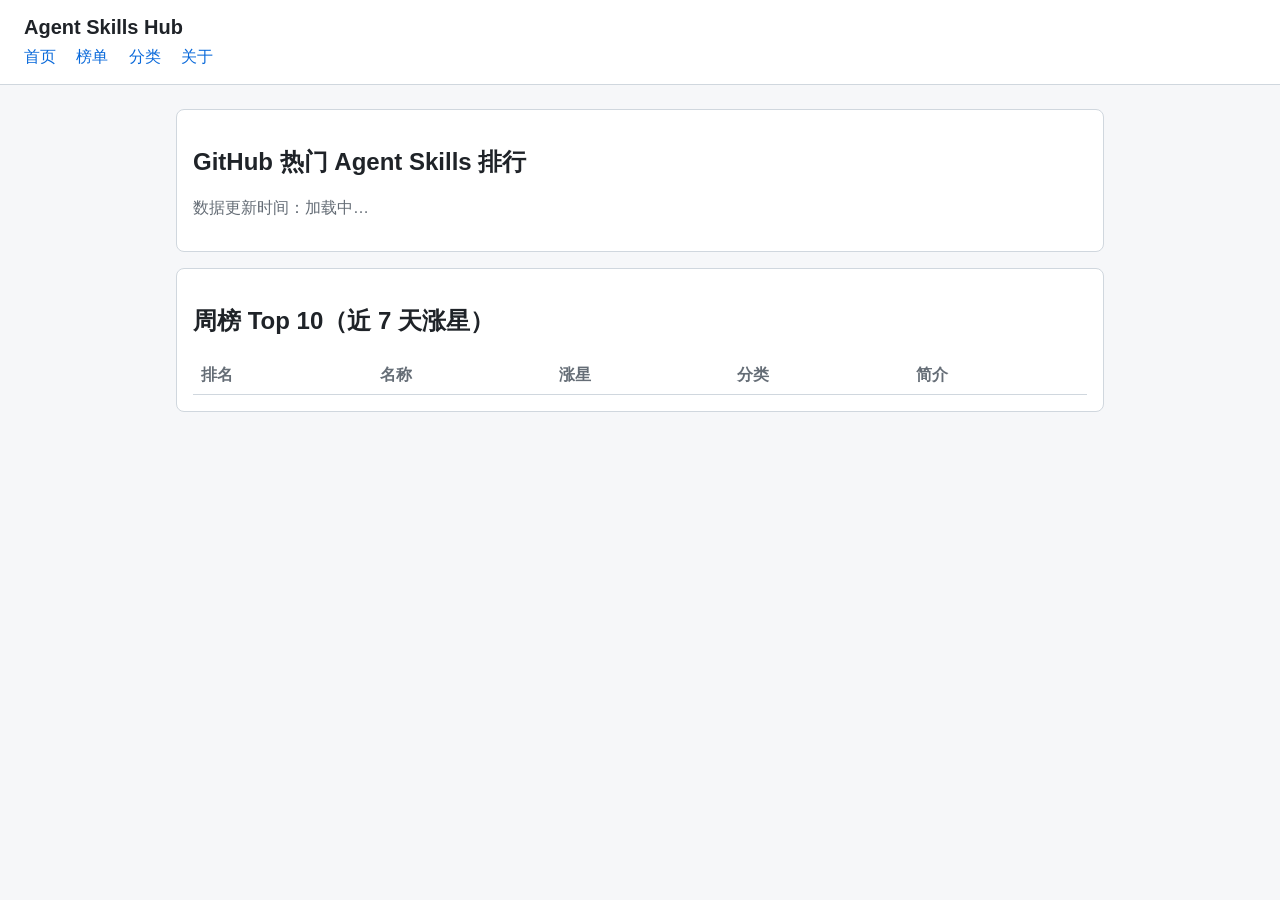
==== site/index.html @ 7fef8587 "feat: 添加静态站页面与前端资源" ====
<!doctype html>
<html lang="zh-CN">
<head>
  <meta charset="utf-8">
  <meta name="viewport" content="width=device-width, initial-scale=1">
  <title>Agent Skills Hub - 首页</title>
  <link rel="stylesheet" href="assets/style.css">
</head>
<body data-page="home">
  <header>
    <h1>Agent Skills Hub</h1>
    <nav>
      <a href="index.html">首页</a>
      <a href="rankings.html">榜单</a>
      <a href="categories.html">分类</a>
      <a href="about.html">关于</a>
    </nav>
  </header>
  <main>
    <div class="card">
      <h2>GitHub 热门 Agent Skills 排行</h2>
      <p class="muted">数据更新时间：<span id="updated-at">加载中…</span></p>
    </div>
    <div class="card">
      <h2>周榜 Top 10（近 7 天涨星）</h2>
      <table>
        <thead><tr><th>排名</th><th>名称</th><th>涨星</th><th>分类</th><th>简介</th></tr></thead>
        <tbody id="weekly-table"></tbody>
      </table>
    </div>
  </main>
  <script src="assets/app.js"></script>
</body>
</html>
---- site/assets/style.css ----
:root {
  --bg: #f6f7f9;
  --card: #ffffff;
  --text: #1f2328;
  --muted: #656d76;
  --accent: #0969da;
  --border: #d0d7de;
}
* { box-sizing: border-box; }
body {
  margin: 0;
  font-family: -apple-system, "Segoe UI", "Microsoft YaHei", sans-serif;
  background: var(--bg);
  color: var(--text);
}
header {
  background: var(--card);
  border-bottom: 1px solid var(--border);
  padding: 16px 24px;
}
header h1 { margin: 0; font-size: 20px; }
nav { margin-top: 8px; }
nav a { color: var(--accent); text-decoration: none; margin-right: 16px; }
nav a:hover { text-decoration: underline; }
main { max-width: 960px; margin: 24px auto; padding: 0 16px; }
.card {
  background: var(--card);
  border: 1px solid var(--border);
  border-radius: 8px;
  padding: 16px;
  margin-bottom: 16px;
}
.muted { color: var(--muted); }
table { width: 100%; border-collapse: collapse; }
th, td { text-align: left; padding: 8px; border-bottom: 1px solid var(--border); }
th { color: var(--muted); font-weight: 600; }
a { color: var(--accent); }
.tab-button {
  padding: 8px 16px;
  border: 1px solid var(--border);
  background: var(--card);
  cursor: pointer;
  border-radius: 6px 6px 0 0;
}
.tab-button.active { background: var(--accent); color: #fff; border-color: var(--accent); }
.category-card { cursor: pointer; }
.category-card h3 { margin: 0 0 4px; }
.category-card .count { color: var(--muted); font-size: 13px; }
#skill-list .skill-item { padding: 10px 0; border-bottom: 1px solid var(--border); }
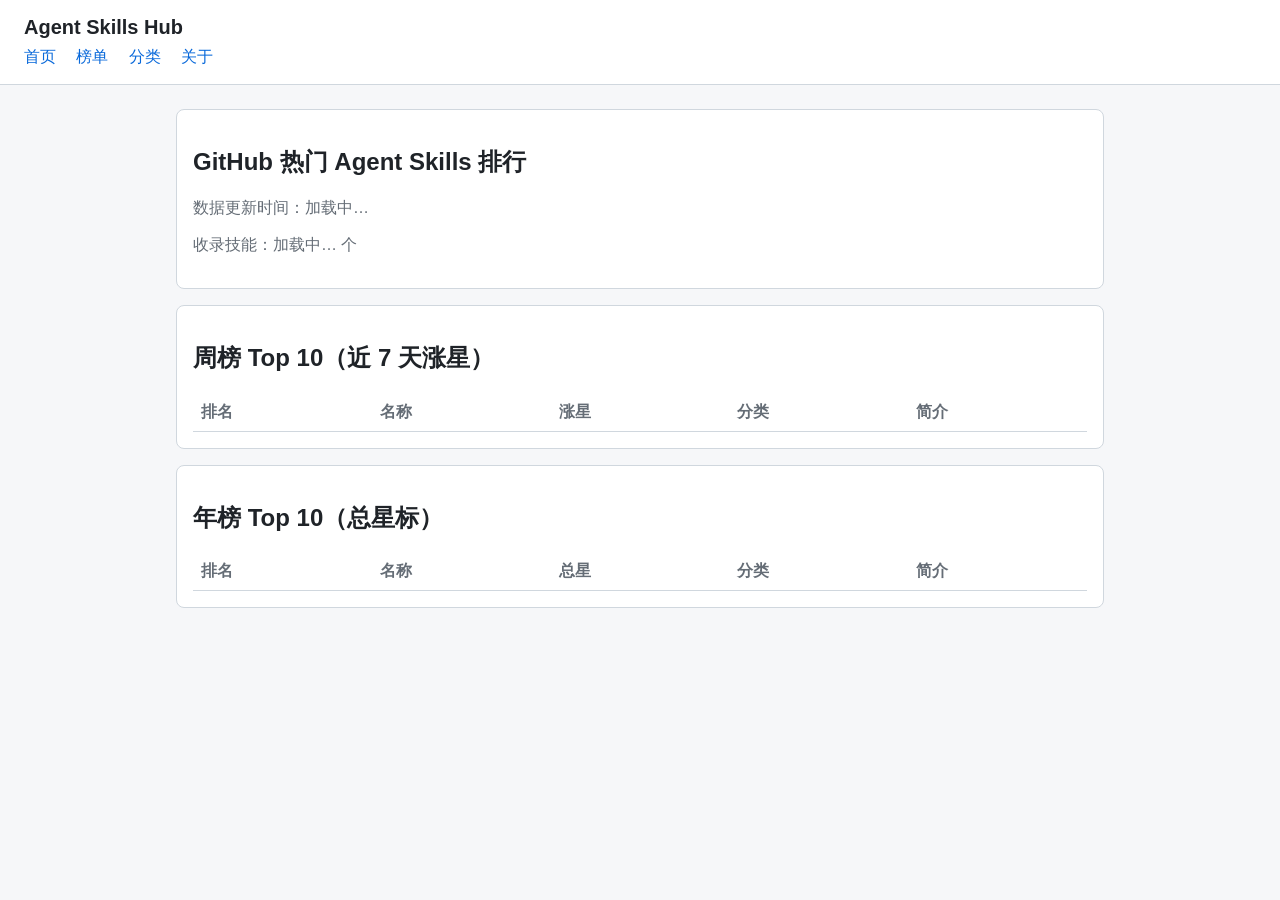
==== commit 499662c7: "fix: 首页展示年榜与技能总数，补全分类页数据，推送自动部署" ====
--- a/site/index.html
+++ b/site/index.html
@@ -20,6 +20,7 @@
     <div class="card">
       <h2>GitHub 热门 Agent Skills 排行</h2>
       <p class="muted">数据更新时间：<span id="updated-at">加载中…</span></p>
+      <p class="muted">收录技能：<span id="skill-count">加载中…</span> 个</p>
     </div>
     <div class="card">
       <h2>周榜 Top 10（近 7 天涨星）</h2>
@@ -28,6 +29,13 @@
         <tbody id="weekly-table"></tbody>
       </table>
     </div>
+    <div class="card">
+      <h2>年榜 Top 10（总星标）</h2>
+      <table>
+        <thead><tr><th>排名</th><th>名称</th><th>总星</th><th>分类</th><th>简介</th></tr></thead>
+        <tbody id="yearly-table"></tbody>
+      </table>
+    </div>
   </main>
   <script src="assets/app.js"></script>
 </body>
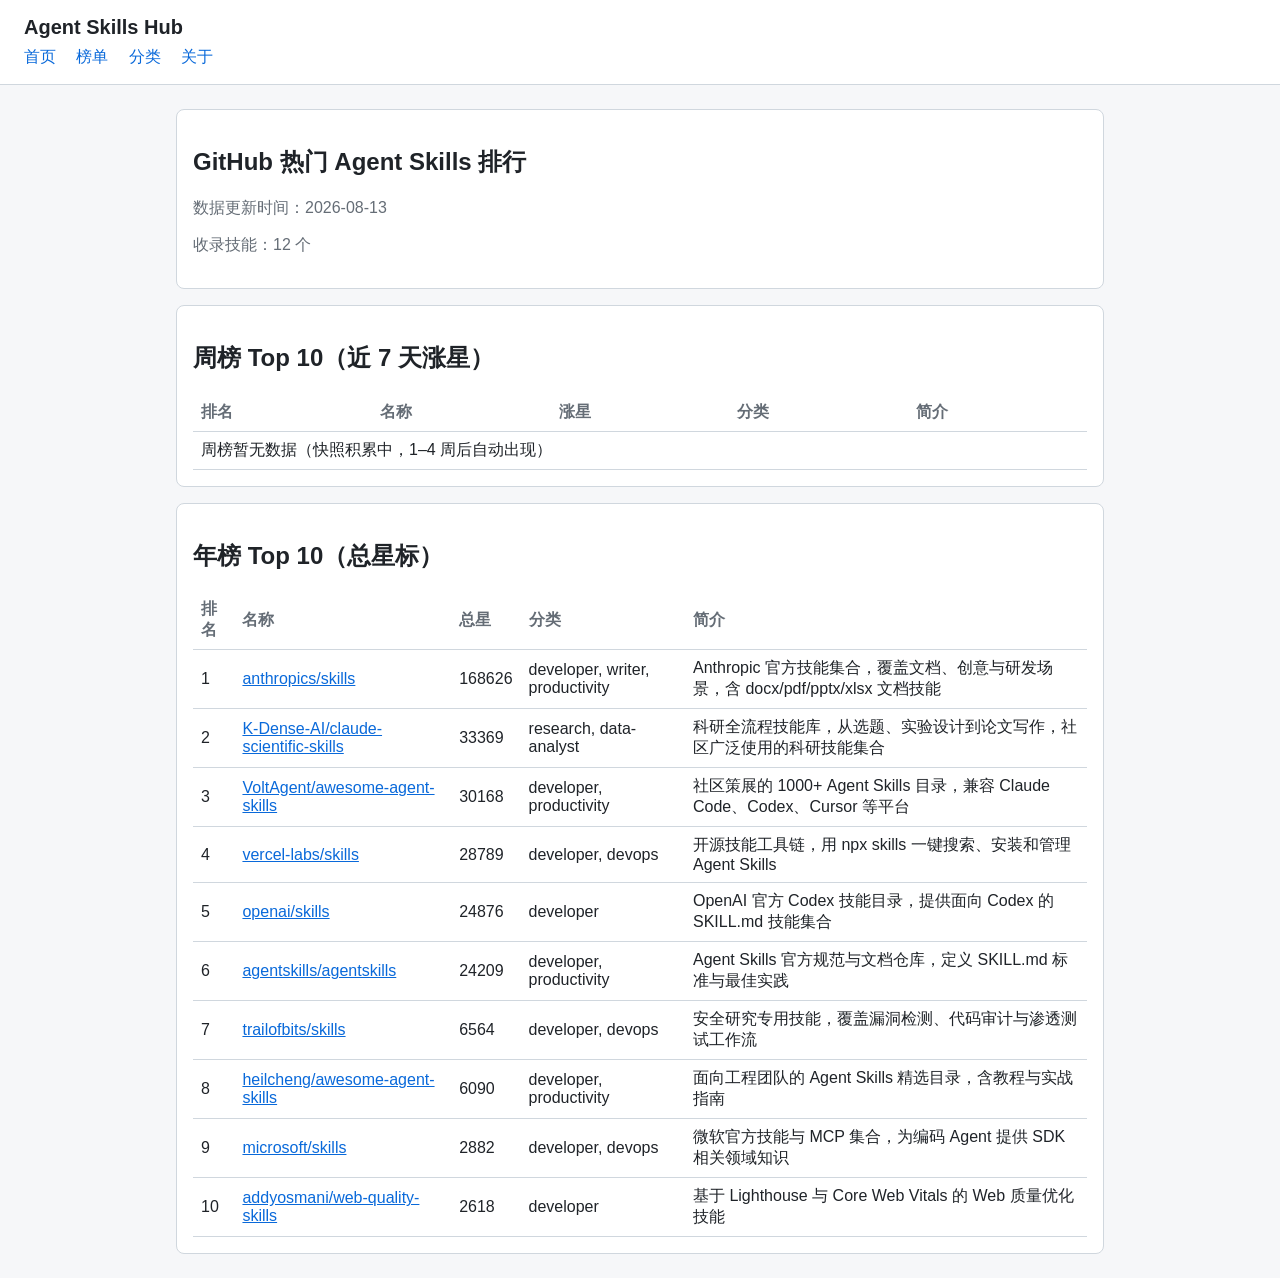
==== commit f7029c44: "fix: 榜单表 id 移到 table 元素，修复 JS 渲染崩溃" ====
--- a/site/index.html
+++ b/site/index.html
@@ -24,16 +24,16 @@
     </div>
     <div class="card">
       <h2>周榜 Top 10（近 7 天涨星）</h2>
-      <table>
+      <table id="weekly-table">
         <thead><tr><th>排名</th><th>名称</th><th>涨星</th><th>分类</th><th>简介</th></tr></thead>
-        <tbody id="weekly-table"></tbody>
+        <tbody></tbody>
       </table>
     </div>
     <div class="card">
       <h2>年榜 Top 10（总星标）</h2>
-      <table>
+      <table id="yearly-table">
         <thead><tr><th>排名</th><th>名称</th><th>总星</th><th>分类</th><th>简介</th></tr></thead>
-        <tbody id="yearly-table"></tbody>
+        <tbody></tbody>
       </table>
     </div>
   </main>
